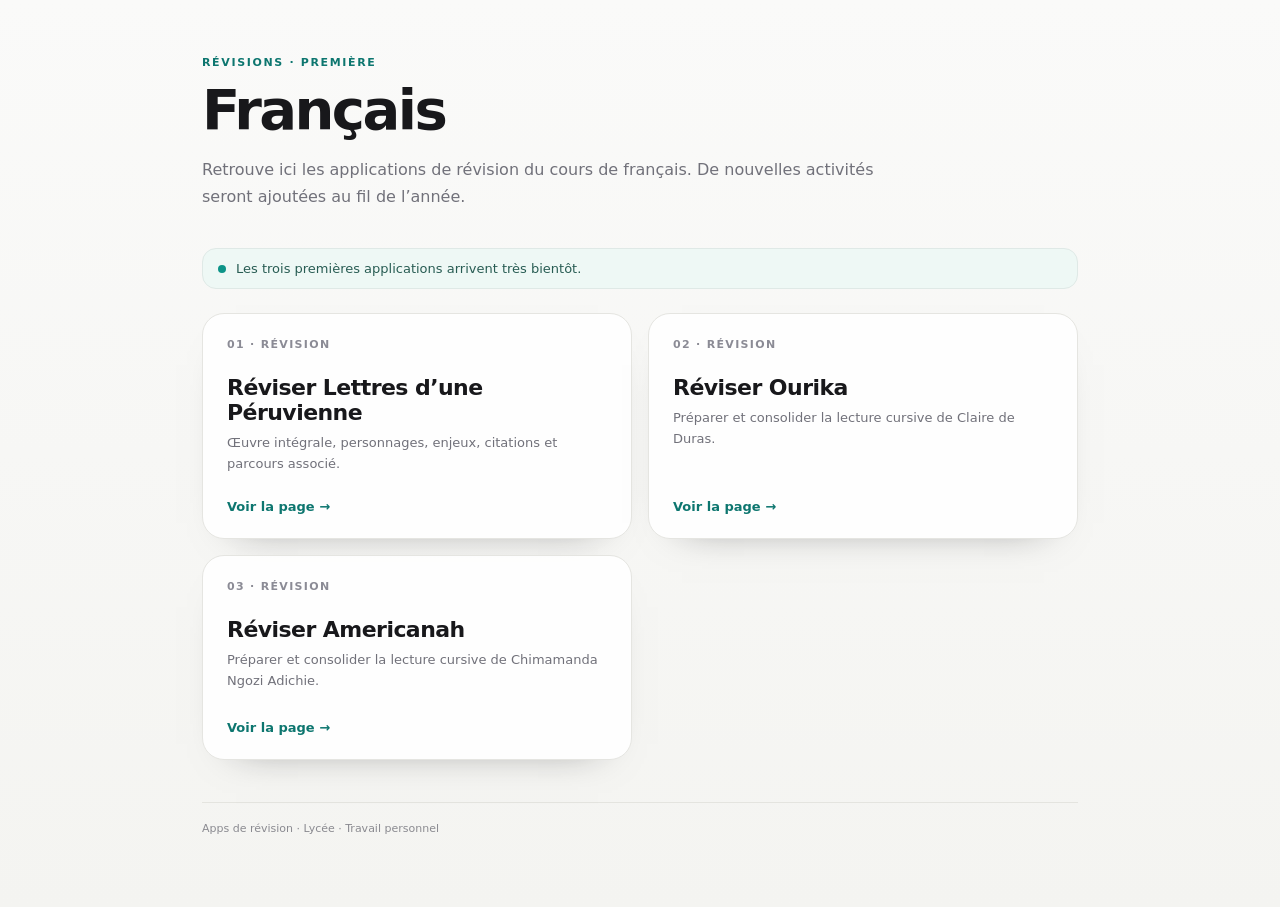
==== fr/index.html @ 37e9ff68 "feat: add course homepages and coming-soon revision pages" ====
<!doctype html><html lang="fr"><head><meta charset="utf-8"><meta name="viewport" content="width=device-width,initial-scale=1"><meta name="theme-color" content="#fafaf9"><title>Français · Apps de révision</title><link rel="stylesheet" href="../shared/catalog.css"></head><body><main class="catalog-shell"><p class="eyebrow">Révisions · Première</p><h1>Français</h1><p class="lead">Retrouve ici les applications de révision du cours de français. De nouvelles activités seront ajoutées au fil de l’année.</p><div class="banner"><span class="dot"></span>Les trois premières applications arrivent très bientôt.</div><section class="grid"><a class="card" href="./lettres-peruvienne/"><span class="num">01 · Révision</span><h2>Réviser Lettres d’une Péruvienne</h2><p>Œuvre intégrale, personnages, enjeux, citations et parcours associé.</p><span class="cta">Voir la page →</span></a><a class="card" href="./ourika/"><span class="num">02 · Révision</span><h2>Réviser Ourika</h2><p>Préparer et consolider la lecture cursive de Claire de Duras.</p><span class="cta">Voir la page →</span></a><a class="card" href="./americanah/"><span class="num">03 · Révision</span><h2>Réviser Americanah</h2><p>Préparer et consolider la lecture cursive de Chimamanda Ngozi Adichie.</p><span class="cta">Voir la page →</span></a></section><div class="footer">Apps de révision · Lycée · Travail personnel</div></main></body></html>
---- shared/catalog.css ----
:root{font-family:Inter,ui-sans-serif,system-ui,-apple-system,"Segoe UI",Arial,sans-serif;color:#18181b;background:#fafaf9;font-synthesis:none}
*{box-sizing:border-box}body{margin:0;background:linear-gradient(180deg,#fafaf9 0,#f4f4f1 100%);min-height:100vh}
a{color:inherit}.catalog-shell{max-width:920px;margin:auto;padding:56px 22px 72px}
.eyebrow{font-size:11px;font-weight:800;letter-spacing:.15em;text-transform:uppercase;color:#0d766f;margin:0 0 12px}
h1{font-size:clamp(34px,6vw,56px);letter-spacing:-.045em;line-height:1.02;margin:0;max-width:760px}
.lead{color:#71717a;font-size:16px;line-height:1.7;max-width:680px;margin:18px 0 38px}
.grid{display:grid;grid-template-columns:repeat(2,minmax(0,1fr));gap:16px}
.card{display:flex;flex-direction:column;min-height:205px;padding:24px;border:1px solid #e5e5e1;border-radius:22px;background:rgba(255,255,255,.9);text-decoration:none;box-shadow:0 18px 40px -34px #777;transition:transform .16s ease,box-shadow .16s ease,border-color .16s ease}
.card:hover{transform:translateY(-2px);border-color:#c8d8d4;box-shadow:0 22px 45px -32px #777}.card:focus-visible{outline:3px solid #0d9488;outline-offset:3px}
.card .num{font-size:11px;font-weight:800;letter-spacing:.12em;color:#8b8b95;text-transform:uppercase}
.card h2{font-size:22px;letter-spacing:-.025em;margin:24px 0 8px}.card p{font-size:13px;line-height:1.6;color:#71717a;margin:0 0 24px}
.card .cta{margin-top:auto;font-size:13px;font-weight:750;color:#0d766f}.muted{background:#f8f8f6}
.banner{display:flex;align-items:center;gap:10px;border:1px solid #dfe9e6;background:#eef8f5;color:#285c53;border-radius:14px;padding:12px 15px;font-size:13px;margin:0 0 24px}
.dot{width:8px;height:8px;border-radius:50%;background:#0d9488;flex:0 0 auto}
.footer{border-top:1px solid #e4e4df;margin-top:42px;padding-top:19px;font-size:11px;color:#8a8a90}
.soon{display:grid;place-items:center;min-height:100vh;padding:24px}
.soon-card{width:min(650px,100%);background:#fff;border:1px solid #e5e5e1;border-radius:26px;padding:38px;box-shadow:0 24px 60px -44px #555}
.soon-card h1{font-size:clamp(31px,7vw,49px)}.soon-card .lead{margin-bottom:28px}
.badge{display:inline-flex;align-items:center;gap:8px;background:#eef8f5;color:#0d766f;font-weight:800;font-size:12px;letter-spacing:.08em;text-transform:uppercase;padding:9px 12px;border-radius:999px;margin-bottom:22px}
.back{display:inline-flex;text-decoration:none;font-size:13px;font-weight:750;color:#0d766f;padding:10px 0}
@media(max-width:680px){.catalog-shell{padding:38px 15px 55px}.grid{grid-template-columns:1fr}.card{min-height:180px}.soon-card{padding:28px 22px}}
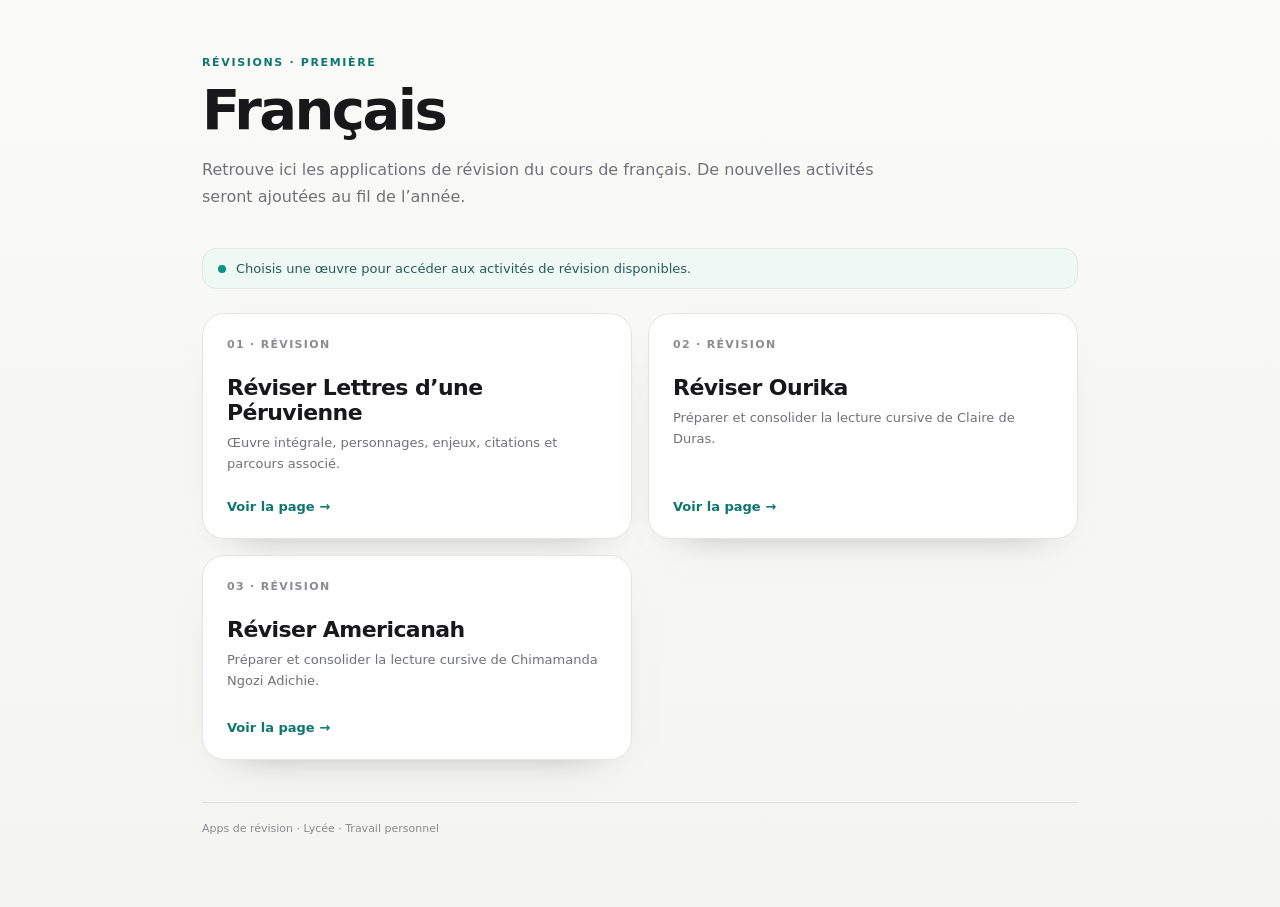
==== commit 34d01090: "docs(fr): actualiser le message du catalogue des révisions" ====
--- a/fr/index.html
+++ b/fr/index.html
@@ -1 +1 @@
-<!doctype html><html lang="fr"><head><meta charset="utf-8"><meta name="viewport" content="width=device-width,initial-scale=1"><meta name="theme-color" content="#fafaf9"><title>Français · Apps de révision</title><link rel="stylesheet" href="../shared/catalog.css"></head><body><main class="catalog-shell"><p class="eyebrow">Révisions · Première</p><h1>Français</h1><p class="lead">Retrouve ici les applications de révision du cours de français. De nouvelles activités seront ajoutées au fil de l’année.</p><div class="banner"><span class="dot"></span>Les trois premières applications arrivent très bientôt.</div><section class="grid"><a class="card" href="./lettres-peruvienne/"><span class="num">01 · Révision</span><h2>Réviser Lettres d’une Péruvienne</h2><p>Œuvre intégrale, personnages, enjeux, citations et parcours associé.</p><span class="cta">Voir la page →</span></a><a class="card" href="./ourika/"><span class="num">02 · Révision</span><h2>Réviser Ourika</h2><p>Préparer et consolider la lecture cursive de Claire de Duras.</p><span class="cta">Voir la page →</span></a><a class="card" href="./americanah/"><span class="num">03 · Révision</span><h2>Réviser Americanah</h2><p>Préparer et consolider la lecture cursive de Chimamanda Ngozi Adichie.</p><span class="cta">Voir la page →</span></a></section><div class="footer">Apps de révision · Lycée · Travail personnel</div></main></body></html>+<!doctype html><html lang="fr"><head><meta charset="utf-8"><meta name="viewport" content="width=device-width,initial-scale=1"><meta name="theme-color" content="#fafaf9"><title>Français · Apps de révision</title><link rel="stylesheet" href="../shared/catalog.css"></head><body><main class="catalog-shell"><p class="eyebrow">Révisions · Première</p><h1>Français</h1><p class="lead">Retrouve ici les applications de révision du cours de français. De nouvelles activités seront ajoutées au fil de l’année.</p><div class="banner"><span class="dot"></span>Choisis une œuvre pour accéder aux activités de révision disponibles.</div><section class="grid"><a class="card" href="./lettres-peruvienne/"><span class="num">01 · Révision</span><h2>Réviser Lettres d’une Péruvienne</h2><p>Œuvre intégrale, personnages, enjeux, citations et parcours associé.</p><span class="cta">Voir la page →</span></a><a class="card" href="./ourika/"><span class="num">02 · Révision</span><h2>Réviser Ourika</h2><p>Préparer et consolider la lecture cursive de Claire de Duras.</p><span class="cta">Voir la page →</span></a><a class="card" href="./americanah/"><span class="num">03 · Révision</span><h2>Réviser Americanah</h2><p>Préparer et consolider la lecture cursive de Chimamanda Ngozi Adichie.</p><span class="cta">Voir la page →</span></a></section><div class="footer">Apps de révision · Lycée · Travail personnel</div></main></body></html>
